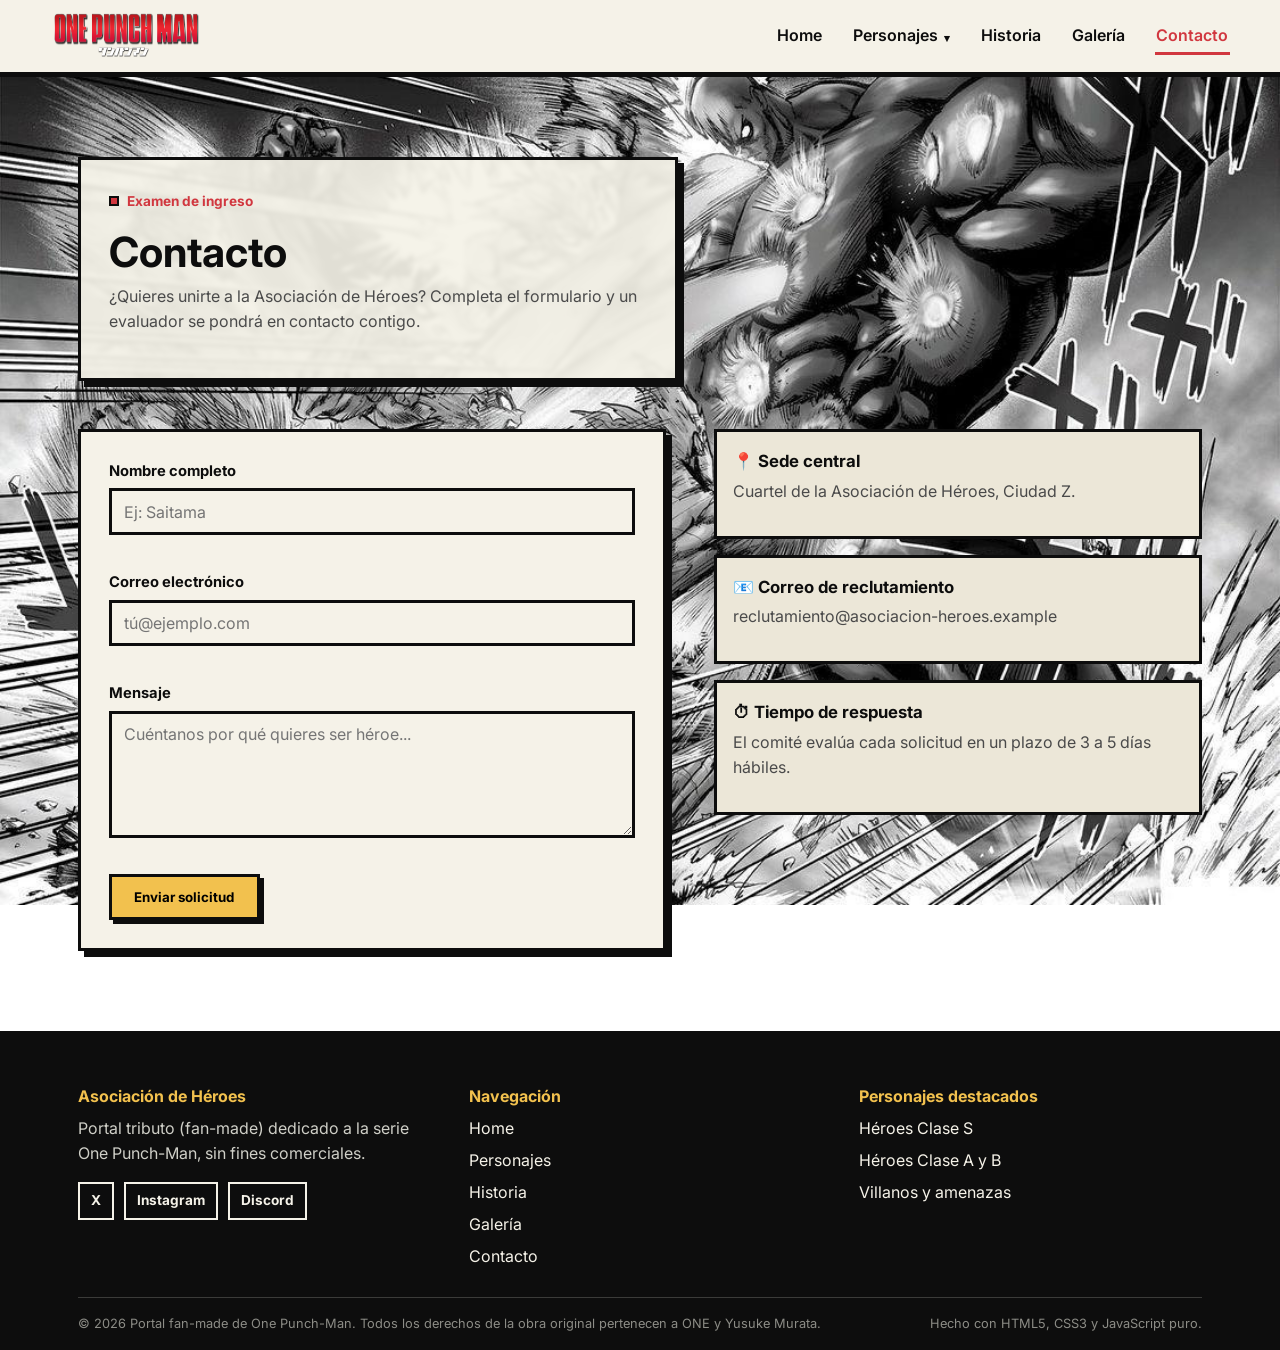
==== contacto.html @ f2408d26 "agregar contactos.html" ====
<!DOCTYPE html>
<html lang="es">
<head>
<meta charset="UTF-8">
<meta name="viewport" content="width=device-width, initial-scale=1.0">
<title>Contacto | One Punch-Man</title>
<meta name="description" content="Formulario de contacto y reclutamiento para la Asociación de Héroes de One Punch-Man.">
<link rel="icon" href="imagen/logo_nuevo_edge.png" type="image/svg+xml">
<link rel="preconnect" href="https://fonts.googleapis.com">
<link rel="stylesheet" href="https://fonts.googleapis.com/css2?family=Bebas+Neue&family=Inter:wght@400;500;600;700&display=swap">
<link rel="stylesheet" href="css/estilos.css">
</head>
<body class="fondo-contacto">
<!-- ===================== ENCABEZADO / NAV ===================== -->
<header class="encabezado">
  <nav class="barra-nav contenedor" aria-label="Navegación principal">
    <a href="index.html" class="marca">
      <img src="imagen/logo_nuevo_edge.png" alt="Emblema de la Asociación de Héroes">
    </a>

    <button class="boton-menu-movil" id="botonMenuMovil" aria-expanded="false" aria-controls="navPrincipal" aria-label="Abrir menú">
      <span></span><span></span><span></span>
    </button>

    <div class="nav-principal" id="navPrincipal">
      <ul>
        <li><a class="enlace-nav" href="index.html">Home</a></li>

        <li class="tiene-submenu">
          <a class="enlace-nav" href="personajes.html" id="togglePersonajes">Personajes</a>
          <ul class="submenu">
            <li><a href="personajes.html#personajes-heroes-s">Héroes Clase S</a></li>
            <li><a href="personajes.html#personajes-heroes-otros">Héroes Clase A y B</a></li>
            <li><a href="personajes.html#personajes-villanos">Villanos y amenazas</a></li>
          </ul>
        </li>

        <li><a class="enlace-nav" href="historia.html">Historia</a></li>
        <li><a class="enlace-nav" href="galeria.html">Galería</a></li>
        <li><a class="enlace-nav activo" href="contacto.html" aria-current="page">Contacto</a></li>
      </ul>
    </div>
  </nav>
</header>

<main>

  <section class="seccion" id="contacto" style="border-top:none;">
    <div class="contenedor">
      <div class="encabezado-seccion">
        <span class="etiqueta-seccion">Examen de ingreso</span>
        <h2>Contacto</h2>
        <p>¿Quieres unirte a la Asociación de Héroes? Completa el formulario y un evaluador se pondrá en contacto contigo.</p>
      </div>

      <div class="grid-contacto">
        <form class="panel-formulario" id="formularioContacto" novalidate>
          <div class="campo">
            <label for="nombre">Nombre completo</label>
            <input type="text" id="nombre" name="nombre" placeholder="Ej: Saitama" autocomplete="name">
            <span class="mensaje-error" id="errorNombre"></span>
          </div>

          <div class="campo">
            <label for="correo">Correo electrónico</label>
            <input type="email" id="correo" name="correo" placeholder="tú@ejemplo.com" autocomplete="email">
            <span class="mensaje-error" id="errorCorreo"></span>
          </div>

          <div class="campo">
            <label for="mensaje">Mensaje</label>
            <textarea id="mensaje" name="mensaje" rows="5" placeholder="Cuéntanos por qué quieres ser héroe..."></textarea>
            <span class="mensaje-error" id="errorMensaje"></span>
          </div>

          <button type="submit" class="boton boton-primario">Enviar solicitud</button>
          <p class="aviso-formulario" id="avisoFormulario"></p>
        </form>

        <aside class="panel-info-contacto">
          <div class="tarjeta-info">
            <h3>📍 Sede central</h3>
            <p>Cuartel de la Asociación de Héroes, Ciudad Z.</p>
          </div>
          <div class="tarjeta-info">
            <h3>📧 Correo de reclutamiento</h3>
            <p>reclutamiento@asociacion-heroes.example</p>
          </div>
          <div class="tarjeta-info">
            <h3>⏱ Tiempo de respuesta</h3>
            <p>El comité evalúa cada solicitud en un plazo de 3 a 5 días hábiles.</p>
          </div>
        </aside>
      </div>
    </div>
  </section>
</main>

<!-- ===================== PIE DE PAGINA ===================== -->
<footer class="pie-pagina">
  <div class="contenedor">
    <div class="pie-grid">
      <div class="columna-pie">
        <h4>Asociación de Héroes</h4>
        <p style="color:#cfcfc7;">Portal tributo (fan-made) dedicado a la serie One Punch-Man, sin fines comerciales.</p>
        <div class="redes-sociales">
          <a href="https://twitter.com" target="_blank" rel="noopener noreferrer">X</a>
          <a href="https://instagram.com" target="_blank" rel="noopener noreferrer">Instagram</a>
          <a href="https://discord.com" target="_blank" rel="noopener noreferrer">Discord</a>
        </div>
      </div>
      <div class="columna-pie">
        <h4>Navegación</h4>
        <ul>
          <li><a href="index.html">Home</a></li>
          <li><a href="personajes.html">Personajes</a></li>
          <li><a href="historia.html">Historia</a></li>
          <li><a href="galeria.html">Galería</a></li>
          <li><a href="contacto.html">Contacto</a></li>
        </ul>
      </div>
      <div class="columna-pie">
        <h4>Personajes destacados</h4>
        <ul>
          <li><a href="personajes.html#personajes-heroes-s">Héroes Clase S</a></li>
          <li><a href="personajes.html#personajes-heroes-otros">Héroes Clase A y B</a></li>
          <li><a href="personajes.html#personajes-villanos">Villanos y amenazas</a></li>
        </ul>
      </div>
    </div>
    <div class="pie-legal">
      <span>© 2026 Portal fan-made de One Punch-Man. Todos los derechos de la obra original pertenecen a ONE y Yusuke Murata.</span>
      <span>Hecho con HTML5, CSS3 y JavaScript puro.</span>
    </div>
  </div>
</footer>

<script src="js/script.js"></script>
</body>
</html>
---- css/estilos.css ----
/* =========================================================
   ONE PUNCH-MAN | Asociación de Héroes — Hoja de estilos
   Sistema de diseño: "panel de cómic" — página crema tipo
   manga, tinta negra, y dos acentos: amarillo (traje) y
   rojo (guantes/botas). Bordes gruesos y esquinas rectas
   en vez de tarjetas redondeadas genéricas.
   ========================================================= */

/* ---------- 1. Tokens de diseño ---------- */
:root{
  --tinta: #0d0d0d;         /* negro tinta */
  --papel: #f5f2e8;         /* crema tipo papel de manga */
  --papel-2: #ece7d8;       /* crema un poco más oscuro, para paneles alternos */
  --amarillo: #f2c14e;      /* traje de Saitama */
  --rojo: #d1373f;          /* guantes / botas */
  --gris: #4a4a4a;          /* gris ceniza para texto secundario */
  --gris-claro: #8c8c86;

  --fuente-impacto: "Bebas Neue", "Arial Narrow", sans-serif;
  --fuente-base: "Inter", "Segoe UI", Arial, sans-serif;

  --borde: 3px solid var(--tinta);
  --borde-grueso: 5px solid var(--tinta);

  --espacio-1: 0.5rem;
  --espacio-2: 1rem;
  --espacio-3: 1.75rem;
  --espacio-4: 3rem;
  --espacio-5: 5rem;

  --ancho-maximo: 1180px;
}

/* ---------- 2. Reset base ---------- */
*, *::before, *::after{ box-sizing: border-box; }
html{ scroll-behavior: smooth; scroll-padding-top: 90px; }

 /* Fondo predeterminado (por si alguna página no tiene clase específica) */
body {
  margin: 0;
  background: var(--papel);
  color: var(--tinta);
  font-family: var(--fuente-base);
  line-height: 1.55;
  -webkit-font-smoothing: antialiased;
}

/* Fondo específico para el Inicio (index.html) */
body.fondo-inicio {
  background: url("../imagen/fondo_5_edge.png") no-repeat center center fixed;
  background-size: cover;
}

/* Fondo específico para Personajes (personajes.html) */
body.fondo-personajes {
  background: url("../imagen/fondo_1_edge.jpg") no-repeat center center fixed;
  background-size: cover;
}
/* Fondo específico para Historia (historia.html) */
body.fondo-historia {
  background: url("../imagen/fondo_2_edge.jpg") no-repeat center center fixed;
  background-size: cover;
}

/* Fondo específico para Galería (galeria.html) */
body.fondo-galeria {
  background: url("../imagen/fondo_3_edge.jpg") no-repeat center center fixed;
  background-size: cover;
}

/* Fondo específico para Contacto (contacto.html) */
body.fondo-contacto {
  background: url("../imagen/fondo_4_edge.jpg") no-repeat center center fixed;
  background-size: cover;
}

img{ max-width: 100%; display: block; }
a{ color: inherit; text-decoration: none; }
ul{ list-style: none; margin: 0; padding: 0; }
h1,h2,h3,h4{ margin: 0; font-weight: 700; }
p{ margin: 0 0 var(--espacio-2); color: var(--gris); }
button{ font-family: inherit; cursor: pointer; }
input, textarea{ font-family: inherit; }

.contenedor{
  width: 100%;
  max-width: var(--ancho-maximo);
  margin: 0 auto;
  padding: 0 var(--espacio-3);
}

:focus-visible{
  outline: 3px solid var(--rojo);
  outline-offset: 2px;
}

.titulo-impacto{
  font-family: var(--fuente-impacto);
  letter-spacing: 0.02em;
  line-height: 0.95;
}

.etiqueta-seccion{
  display: inline-flex;
  align-items: center;
  gap: 0.5rem;
  font-size: 0.85rem;
  color: var(--rojo);
  font-weight: 700;
  margin-bottom: var(--espacio-1);
}
.etiqueta-seccion::before{
  content: "";
  width: 10px; height: 10px;
  background: var(--rojo);
  border: 2px solid var(--tinta);
  display: inline-block;
}

/* ---------- 3. Encabezado / navegación (Flexbox) ---------- */
.encabezado{
  position: sticky;
  top: 0;
  z-index: 100;
  background: var(--papel);
  border-bottom: var(--borde-grueso);
}
.barra-nav{
  display: flex;
  align-items: center;
  justify-content: space-between;
  gap: var(--espacio-2);
  padding: 0.7rem 0;
}
.marca{
  display: flex;
  align-items: center;
  gap: 0.6rem;
}
.marca img{ width: 150px; height: 50px; }
.marca .nombre-marca{
  font-family: var(--fuente-impacto);
  font-size: 1.5rem;
  letter-spacing: 0.03em;
}
.marca .nombre-marca span{ color: var(--rojo); }

.nav-principal{
  display: flex;
  align-items: center;
  gap: var(--espacio-3);
}
.nav-principal > ul{
  display: flex;
  align-items: center;
  gap: var(--espacio-3);
}
.nav-principal a.enlace-nav{
  font-weight: 600;
  padding: 0.4rem 0.1rem;
  border-bottom: 3px solid transparent;
  transition: border-color 0.15s ease, color 0.15s ease;
}
.nav-principal a.enlace-nav:hover,
.nav-principal a.enlace-nav:focus-visible{
  border-color: var(--rojo);
}
.nav-principal a.enlace-nav.activo{
  border-color: var(--rojo);
  color: var(--rojo);
}

/* Submenú desplegable (segundo nivel) */
.tiene-submenu{ position: relative; }
.tiene-submenu > a.enlace-nav::after{
  content: "▾";
  margin-left: 0.35rem;
  font-size: 0.7em;
}
.submenu{
  position: absolute;
  top: 100%;
  left: 0;
  min-width: 240px;
  background: var(--papel);
  border: var(--borde);
  box-shadow: 6px 6px 0 var(--tinta);
  padding: 0.4rem 0;
  opacity: 0;
  visibility: hidden;
  transform: translateY(6px);
  transition: opacity 0.15s ease, transform 0.15s ease, visibility 0.15s ease;
}
.tiene-submenu:hover .submenu,
.tiene-submenu:focus-within .submenu{
  opacity: 1;
  visibility: visible;
  transform: translateY(0);
}
.submenu li a{
  display: block;
  padding: 0.6rem 1rem;
  font-weight: 500;
  border-left: 4px solid transparent;
}
.submenu li a:hover,
.submenu li a:focus-visible{
  background: var(--papel-2);
  border-left-color: var(--rojo);
}

.boton-menu-movil{
  display: none;
  flex-direction: column;
  gap: 5px;
  background: none;
  border: var(--borde);
  padding: 0.5rem 0.6rem;
}
.boton-menu-movil span{
  width: 22px; height: 3px; background: var(--tinta); display:block;
}

/* ---------- 4. Botones ---------- */
.boton{
  display: inline-flex;
  align-items: center;
  gap: 0.5rem;
  padding: 0.75rem 1.4rem;
  border: var(--borde);
  font-weight: 700;
  background: var(--papel);
  box-shadow: 4px 4px 0 var(--tinta);
  transition: transform 0.12s ease, box-shadow 0.12s ease;
}
.boton:hover, .boton:focus-visible{
  transform: translate(-2px,-2px);
  box-shadow: 6px 6px 0 var(--tinta);
}
.boton:active{
  transform: translate(0,0);
  box-shadow: 2px 2px 0 var(--tinta);
}
.boton-primario{ background: var(--amarillo); }
.boton-secundario{ background: var(--rojo); color: var(--papel); }
.boton-secundario p, .boton-secundario{ color: var(--papel); }

/* ---------- 5. Hero ---------- */

.hero .contenedor{
  display: flex;
  align-items: center;
  gap: var(--espacio-5);
  padding-top: var(--espacio-5);
  padding-bottom: var(--espacio-5);
  flex-wrap: wrap;
}
.hero-texto{ flex: 1 1 420px; }
.hero-texto .etiqueta-seccion{ color: var(--tinta); }
.hero-texto h1{
  font-size: clamp(2.6rem, 6vw, 4.6rem);
  margin-bottom: var(--espacio-2);
}
.hero-texto h1 .resalte{
  color: var(--papel);
  background: var(--rojo);
  padding: 0 0.2em;
  box-decoration-break: clone;
  -webkit-box-decoration-break: clone;
}
.hero-texto p.parrafo-intro{
  font-size: 1.1rem;
  max-width: 46ch;
  color: var(--gris);
}
.hero-acciones{
  display: flex;
  gap: var(--espacio-2);
  flex-wrap: wrap;
  margin-top: var(--espacio-3);
}
.hero-imagen{
  flex: 1 1 280px;
  display: flex;
  justify-content: center;
  position: relative;
}

@media (prefers-reduced-motion: reduce){
  .hero-imagen img{ animation: none; }
}


.franja-datos{
  display: flex;
  flex-wrap: wrap;
  border-top: var(--borde);
}
.dato{
  flex: 1 1 200px;
  padding: var(--espacio-3);
  border-right: var(--borde);
  text-align: center;
}
.dato:last-child{ border-right: none; }
.dato .numero{
  font-family: var(--fuente-impacto);
  font-size: 2.6rem;
  display: block;
  color: var(--rojo);
}
.dato .etiqueta{ font-size: 0.9rem; color: var(--gris); }

/* ---------- 6. Secciones genéricas ---------- */
.seccion{ padding: var(--espacio-5) 0; border-bottom: var(--borde-grueso); }
.seccion-alterna{  background-image: url("../imagen/TU_IMAGEN.jpg");
    background-size: cover;
    background-position: center;
    background-repeat: no-repeat;}
.encabezado-seccion{
  max-width: 60ch;
  margin-bottom: var(--espacio-4);
}
.encabezado-seccion h2{ font-size: clamp(1.9rem, 4vw, 2.6rem); }

/* Sobre la serie */
.grid-sobre{
  display: flex;
  gap: var(--espacio-4);
  flex-wrap: wrap;
  align-items: flex-start;
}
.grid-sobre .columna{ flex: 1 1 320px; }
.lista-rasgos{
  display: flex;
  flex-direction: column;
  gap: var(--espacio-2);
}
.rasgo{
  display: flex;
  gap: var(--espacio-2);
  align-items: flex-start;
  padding: var(--espacio-2);
  border: var(--borde);
  background: var(--papel);
}
.rasgo .icono{
  font-size: 1.4rem;
  flex-shrink: 0;
}
.rasgo h3{ font-size: 1.05rem; margin-bottom: 0.2rem; }

/* ---------- 7. Personajes (cards con Flexbox) ---------- */
.grid-personajes{
  display: flex;
  flex-wrap: wrap;
  gap: var(--espacio-3);
}
.tarjeta-personaje{
  flex: 1 1 250px;
  max-width: 290px;
  background: var(--papel);
  border: var(--borde);
  box-shadow: 5px 5px 0 var(--tinta);
  display: flex;
  flex-direction: column;
  transition: transform 0.15s ease;
}
.tarjeta-personaje:hover{ transform: translateY(-4px); }
.tarjeta-personaje .avatar-wrap{
  border-bottom: var(--borde);
  background: var(--papel-2);
  padding: var(--espacio-2);
  height: 260px; /* <--- Agrega esta línea para fijar la altura del recuadro */
  display: flex; /* <--- Agrega para centrar por seguridad */
  align-items: center; /* <--- Agrega */
  justify-content: center; /* <--- Agrega */
  overflow: hidden; /* <--- Oculta lo que sobre si la foto es muy grande */
}
.tarjeta-personaje .avatar-wrap img{ width: 100%; height: 100%; object-fit: cover; }
.tarjeta-personaje .info{
  padding: var(--espacio-2);
  display: flex;
  flex-direction: column;
  gap: 0.35rem;
  flex: 1;
}
.tarjeta-personaje .rango{
  font-size: 0.75rem;
  font-weight: 700;
  color: var(--rojo);
  text-transform: uppercase;
  letter-spacing: 0.06em;
}
.tarjeta-personaje h3{ font-size: 1.2rem; }
.tarjeta-personaje p{ font-size: 0.92rem; margin-bottom: 0; }

/* ---------- 8. Historia / Timeline ---------- */
.linea-tiempo{
  display: flex;
  flex-direction: column;
  gap: 0;
  border-left: var(--borde-grueso);
  margin-left: 10px;
}
.evento-tiempo{
  position: relative;
  padding: var(--espacio-2) 0 var(--espacio-3) var(--espacio-4);
}
.evento-tiempo::before{
  content: "";
  position: absolute;
  left: -13px;
  top: 1.6rem;
  width: 20px; height: 20px;
  background: var(--amarillo);
  border: 3px solid var(--tinta);
  border-radius: 50%;
}
.evento-tiempo .arco-num{
  font-family: var(--fuente-impacto);
  color: var(--gris-claro);
  font-size: 1rem;
}
.evento-tiempo h3{ font-size: 1.25rem; margin-bottom: 0.3rem; }

/* ---------- 9. Galería + filtros + lightbox ---------- */
.filtros-galeria{
  display: flex;
  flex-wrap: wrap;
  gap: 0.6rem;
  margin-bottom: var(--espacio-3);
}
.boton-filtro{
  border: var(--borde);
  background: var(--papel);
  padding: 0.5rem 1rem;
  font-weight: 700;
  font-size: 0.9rem;
}
.boton-filtro.activo{
  background: var(--tinta);
  color: var(--papel);
}
.grid-galeria{
  display: flex;
  flex-wrap: wrap;
  gap: var(--espacio-2);
}
.item-galeria{
  flex: 1 1 200px;
  max-width: 230px;
  border: var(--borde);
  background: var(--papel);
  cursor: pointer;
  padding: var(--espacio-1);
  transition: transform 0.15s ease, box-shadow 0.15s ease;
}
.item-galeria:hover{
  transform: translateY(-3px);
  box-shadow: 4px 4px 0 var(--tinta);
}
.item-galeria img{ width: 100%;height: 200px; /* <--- Agrega esta línea para que todas midan exactamente 200px de alto */
  object-fit: cover; /* <--- Mantiene la proporción y evita que se estiren de forma fea */ }
.item-galeria .pie-item{
  font-size: 0.85rem;
  font-weight: 600;
  text-align: center;
  padding-top: 0.4rem;
}
.item-galeria.oculto{ display: none; }

.superposicion-lightbox{
  position: fixed;
  inset: 0;
  background: rgba(13,13,13,0.9);
  display: flex;
  align-items: center;
  justify-content: center;
  padding: var(--espacio-3);
  z-index: 200;
}
.superposicion-lightbox.oculto{ display: none; }
.caja-lightbox{
  background: var(--papel);
  border: var(--borde-grueso);
  max-width: 560px;
  width: 100%;
  padding: var(--espacio-2);
  position: relative;
}
.caja-lightbox img{ width: 100%; border: var(--borde); margin-bottom: var(--espacio-1); }
.cerrar-lightbox{
  position: absolute;
  top: -18px;
  right: -18px;
  width: 40px; height: 40px;
  background: var(--rojo);
  color: var(--papel);
  border: var(--borde);
  font-size: 1.2rem;
  font-weight: 700;
  display: flex; align-items: center; justify-content: center;
}

/* ---------- 10. Contacto ---------- */
.grid-contacto{
  display: flex;
  gap: var(--espacio-4);
  flex-wrap: wrap;
}
.panel-formulario{
  flex: 1 1 380px;
  background: var(--papel);
  border: var(--borde);
  box-shadow: 6px 6px 0 var(--tinta);
  padding: var(--espacio-3);
}
.campo{
  display: flex;
  flex-direction: column;
  gap: 0.35rem;
  margin-bottom: var(--espacio-2);
}
.campo label{ font-weight: 700; font-size: 0.92rem; }
.campo input, .campo textarea{
  border: var(--borde);
  padding: 0.65rem 0.75rem;
  background: var(--papel);
  font-size: 1rem;
}
.campo input:focus, .campo textarea:focus{
  outline: none;
  border-color: var(--rojo);
}
.mensaje-error{
  color: var(--rojo);
  font-size: 0.82rem;
  min-height: 1.1em;
}
.campo.con-error input, .campo.con-error textarea{ border-color: var(--rojo); }
.aviso-formulario{
  margin-top: var(--espacio-2);
  padding: var(--espacio-2);
  border: var(--borde);
  background: var(--papel-2);
  font-weight: 600;
  display: none;
}
.aviso-formulario.visible{ display: block; }

.panel-info-contacto{
  flex: 1 1 280px;
  display: flex;
  flex-direction: column;
  gap: var(--espacio-2);
}
.tarjeta-info{
  border: var(--borde);
  background: var(--papel-2);
  padding: var(--espacio-2);
}
.tarjeta-info h3{ margin-bottom: 0.3rem; font-size: 1.05rem; }

/* ---------- 11. Pie de página ---------- */
.pie-pagina{
  background: var(--tinta);
  color: var(--papel);
  padding: var(--espacio-4) 0 var(--espacio-2);
}
.pie-grid{
  display: flex;
  flex-wrap: wrap;
  gap: var(--espacio-4);
  padding-bottom: var(--espacio-3);
  border-bottom: 1px solid rgba(245,242,232,0.2);
}
.pie-grid .columna-pie{ flex: 1 1 220px; }
.pie-grid h4{ margin-bottom: var(--espacio-1); color: var(--amarillo); }
.pie-grid ul{ display: flex; flex-direction: column; gap: 0.45rem; }
.pie-grid a:hover{ color: var(--amarillo); }
.redes-sociales{
  display: flex;
  gap: 0.6rem;
  flex-wrap: wrap;
}
.redes-sociales a{
  border: 2px solid var(--papel);
  padding: 0.4rem 0.7rem;
  font-size: 0.85rem;
  font-weight: 700;
}
.redes-sociales a:hover{ background: var(--amarillo); color: var(--tinta); border-color: var(--amarillo); }
.pie-legal{
  padding-top: var(--espacio-2);
  font-size: 0.8rem;
  color: var(--gris-claro);
  display: flex;
  justify-content: space-between;
  flex-wrap: wrap;
  gap: 0.5rem;
}

/* ---------- 12. Responsive ---------- */
@media (max-width: 900px){
  .nav-principal{
    position: fixed;
    inset: 70px 0 0 0;
    background: var(--papel);
    flex-direction: column;
    align-items: stretch;
    padding: var(--espacio-3);
    border-top: var(--borde);
    transform: translateX(100%);
    transition: transform 0.2s ease;
    overflow-y: auto;
  }
  .nav-principal.abierto{ transform: translateX(0); }
  .nav-principal > ul{
    flex-direction: column;
    align-items: stretch;
    gap: 0;
  }
  .nav-principal a.enlace-nav{
    display: block;
    padding: 0.9rem 0.2rem;
    border-bottom: 1px solid var(--papel-2);
  }
  .submenu{
    position: static;
    box-shadow: none;
    opacity: 1; visibility: visible; transform: none;
    display: none;
    border: none;
    border-left: 4px solid var(--amarillo);
    margin-left: 0.6rem;
  }
  .tiene-submenu.submenu-abierto .submenu{ display: block; }
  .tiene-submenu > a.enlace-nav::after{ float: right; }
  .boton-menu-movil{ display: flex; }
}

@media (max-width: 640px){
  .contenedor{ padding: 0 var(--espacio-2); }
  .seccion{ padding: var(--espacio-4) 0; }
  .dato{ flex: 1 1 50%; border-bottom: var(--borde); }
  .pie-legal{ flex-direction: column; text-align: center; }
}
@keyframes zoomFondo {
  0% {
    background-size: 100%;
  }

  50% {
    background-size: 108%;
  }

  100% {
    background-size: 100%;
  }
}

body.fondo-personajes {
  background: url("../imagen/fondo_edge.webp") no-repeat center center fixed;
  background-size: 100%;
  animation: zoomFondo 20s ease-in-out infinite;
}
/* Animación para todos los fondos */
body.fondo-inicio,
body.fondo-personajes,
body.fondo-historia,
body.fondo-galeria,
body.fondo-contacto {
  animation: zoomFondo 20s ease-in-out infinite;
}

/* ---------- 13. Legibilidad sobre fondo (Historia) ---------- */
/* No se toca la imagen de fondo: se agrega un panel semitransparente
   detrás del texto, con el mismo lenguaje visual (papel + borde + sombra)
   que ya usan las tarjetas de personajes. */
#historia .encabezado-seccion{
  background: rgba(245, 242, 232, 0.92);
  border: var(--borde);
  box-shadow: 6px 6px 0 var(--tinta);
  padding: var(--espacio-3);
  backdrop-filter: blur(2px);
}
 
#historia .evento-tiempo{
  background: rgba(245, 242, 232, 0.92);
  border: var(--borde);
  box-shadow: 4px 4px 0 var(--tinta);
  margin-bottom: var(--espacio-2);
  padding: var(--espacio-2) var(--espacio-2) var(--espacio-2) calc(var(--espacio-4) + var(--espacio-1));
  backdrop-filter: blur(2px);
}
#historia .evento-tiempo:last-child{ margin-bottom: 0; }

#personajes .encabezado-seccion{
  background: rgba(245, 242, 232, 0.92);
  border: var(--borde);
  box-shadow: 6px 6px 0 var(--tinta);
  padding: var(--espacio-3);
  backdrop-filter: blur(2px);
}

#personajes h3.titulo-impacto{
  display: inline-block;
  background: rgba(245, 242, 232, 0.92);
  border: var(--borde);
  box-shadow: 4px 4px 0 var(--tinta);
  padding: 0.5rem 1rem;
}

/* ---------- 15. Legibilidad sobre fondo (Galería, Contacto, Home) ---------- */
#galeria .encabezado-seccion,
#contacto .encabezado-seccion{
  background: rgba(245, 242, 232, 0.92);
  border: var(--borde);
  box-shadow: 6px 6px 0 var(--tinta);
  padding: var(--espacio-3);
  backdrop-filter: blur(2px);
}

#sobre .grid-sobre > .columna:first-child{
  background: rgba(245, 242, 232, 0.92);
  border: var(--borde);
  box-shadow: 6px 6px 0 var(--tinta);
  padding: var(--espacio-3);
  backdrop-filter: blur(2px);
}

.hero-texto{
  background: rgba(245, 242, 232, 0.92);
  border: var(--borde);
  box-shadow: 6px 6px 0 var(--tinta);
  padding: var(--espacio-3);
  backdrop-filter: blur(2px);
}

.franja-datos{
  background: rgba(245, 242, 232, 0.92);
  backdrop-filter: blur(2px);
}
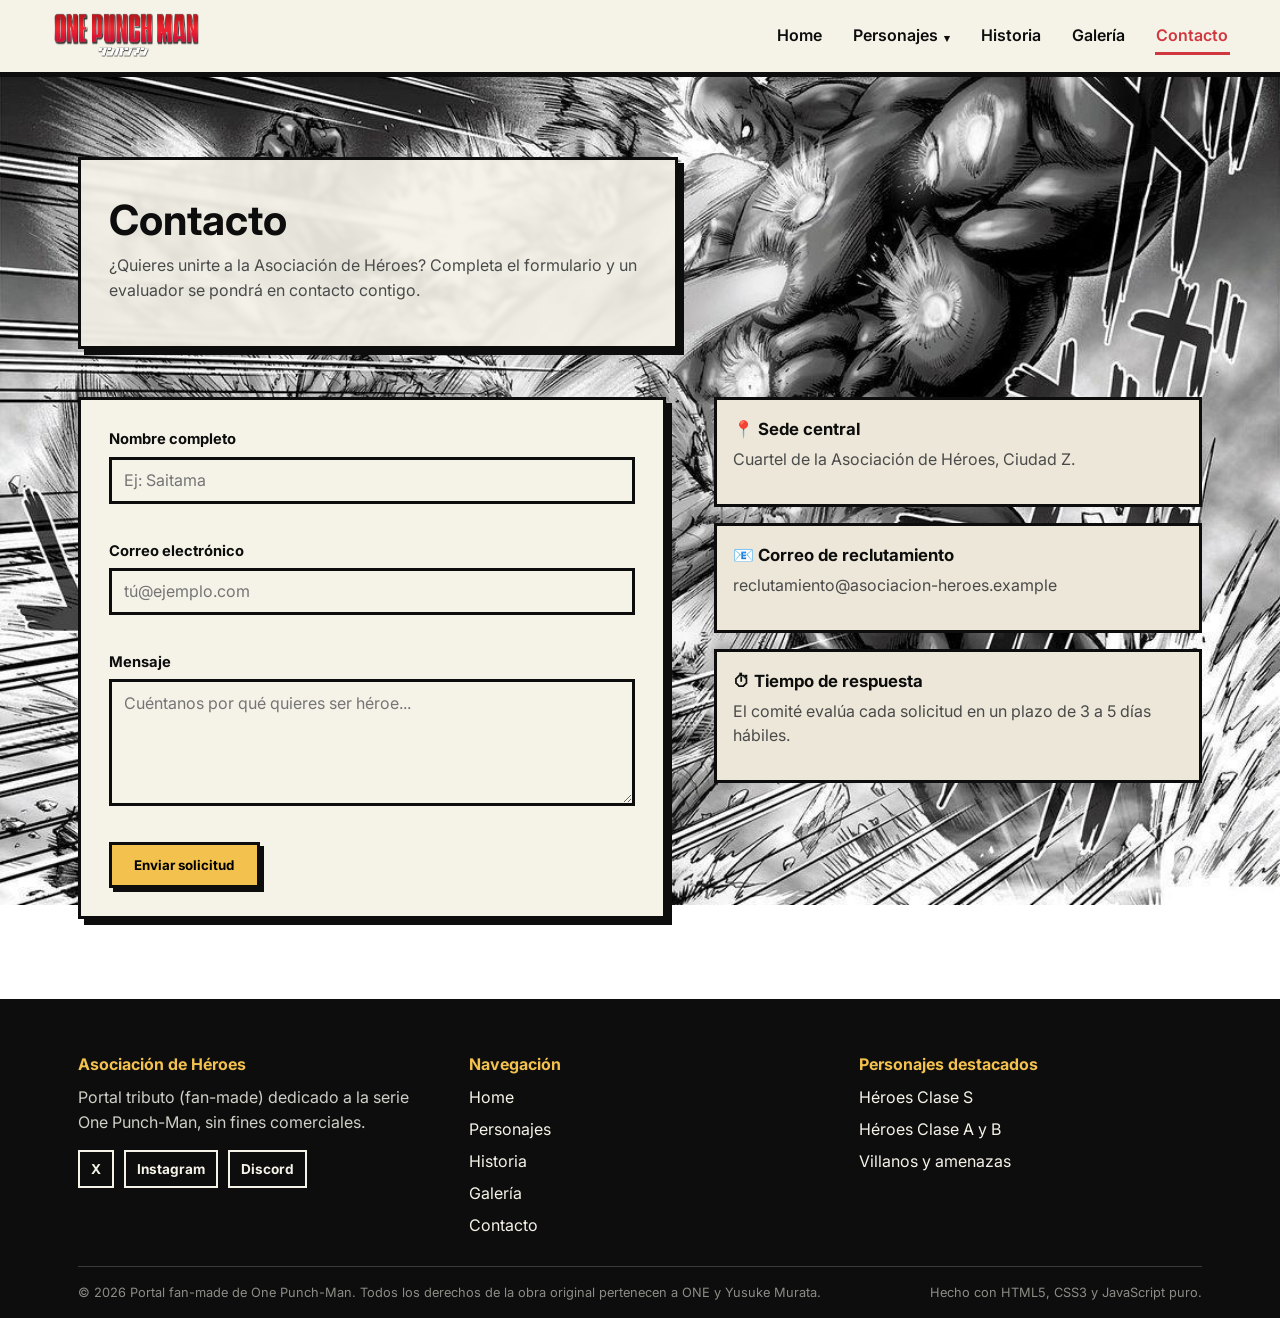
==== commit 8f740b56: "elimine el titulo por las dudas deje el titulo en comentario" ====
--- a/contacto.html
+++ b/contacto.html
@@ -48,7 +48,7 @@
   <section class="seccion" id="contacto" style="border-top:none;">
     <div class="contenedor">
       <div class="encabezado-seccion">
-        <span class="etiqueta-seccion">Examen de ingreso</span>
+        <!-- <span class="etiqueta-seccion">Examen de ingreso</span>-->
         <h2>Contacto</h2>
         <p>¿Quieres unirte a la Asociación de Héroes? Completa el formulario y un evaluador se pondrá en contacto contigo.</p>
       </div>
